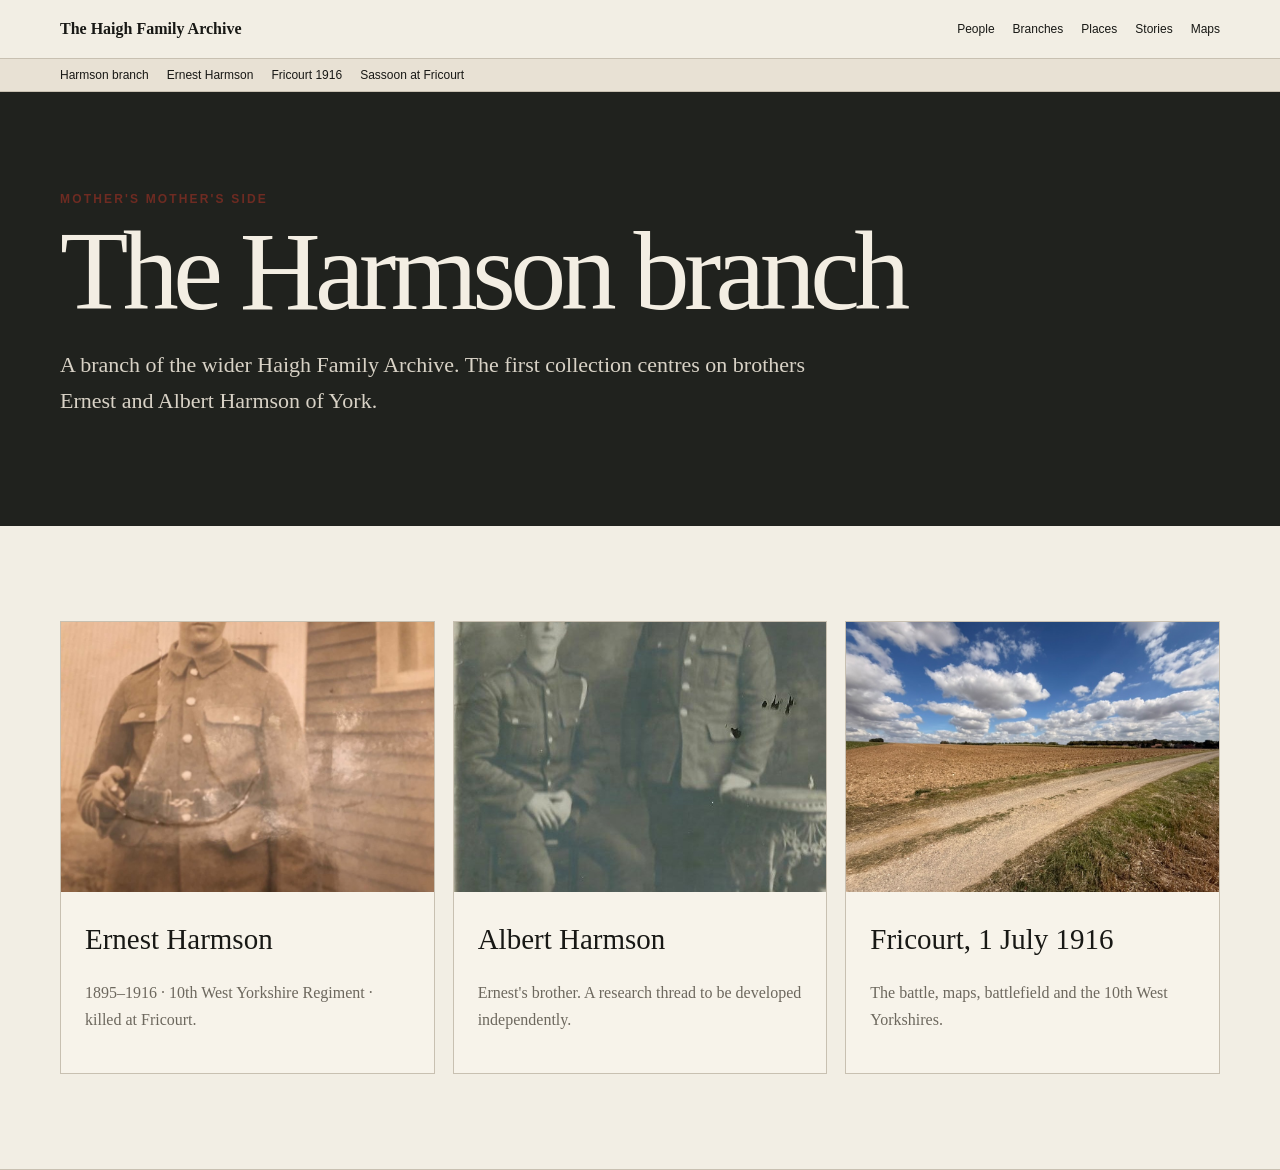
==== harmson.html @ 63c20403 "Initial commit" ====
<!doctype html><html lang="en-GB"><head><meta charset="utf-8"><meta name="viewport" content="width=device-width,initial-scale=1"><title>Harmson branch — Haigh Family Archive</title><link rel="stylesheet" href="assets/site.css"></head><body><nav><div class="wrap"><a class="brand" href="index.html">The Haigh Family Archive</a><div class="links"><a href="people.html">People</a><a href="branches.html">Branches</a><a href="places.html">Places</a><a href="stories.html">Stories</a><a href="maps.html">Maps</a></div></div></nav><div class="subnav"><div class="wrap"><a href="harmson.html">Harmson branch</a><a href="ernest.html">Ernest Harmson</a><a href="battle-fricourt.html">Fricourt 1916</a><a href="sassoon.html">Sassoon at Fricourt</a></div></div><header class="pagehero"><div class="wrap"><div class="eyebrow">Mother's mother's side</div><h1>The Harmson branch</h1><p>A branch of the wider Haigh Family Archive. The first collection centres on brothers Ernest and Albert Harmson of York.</p></div></header><section><div class="wrap"><div class="grid3"><a class="card" href="ernest.html"><img src="assets/ernest-outdoors.jpg"><div class="card-body"><h3>Ernest Harmson</h3><p>1895–1916 · 10th West Yorkshire Regiment · killed at Fricourt.</p></div></a><div class="card"><img src="assets/ernest-albert.jpg"><div class="card-body"><h3>Albert Harmson</h3><p>Ernest's brother. A research thread to be developed independently.</p></div></div><a class="card" href="battle-fricourt.html"><img src="assets/fricourt-landscape.jpg"><div class="card-body"><h3>Fricourt, 1 July 1916</h3><p>The battle, maps, battlefield and the 10th West Yorkshires.</p></div></a></div></div></section></body></html>
---- assets/site.css ----
:root{--ink:#181815;--paper:#f2eee4;--muted:#6d685e;--line:#c8c0b1;--red:#6e2b22;--dark:#20221e;--gold:#b5965d;--max:1160px}*{box-sizing:border-box}html{scroll-behavior:smooth}body{margin:0;background:var(--paper);color:var(--ink);font-family:Georgia,serif;line-height:1.65}img{max-width:100%;display:block}a{color:inherit}.wrap{width:min(var(--max),calc(100% - 40px));margin:auto}.eyebrow{font:700 12px Arial;letter-spacing:.18em;text-transform:uppercase;color:var(--red)}nav{position:sticky;top:0;z-index:10;background:#f2eee4ee;border-bottom:1px solid var(--line)}nav .wrap{min-height:58px;display:flex;align-items:center;justify-content:space-between}.brand{text-decoration:none;font-weight:bold}.links{display:flex;gap:18px;font:12px Arial}.links a{text-decoration:none}.hero{min-height:88vh;display:grid;grid-template-columns:1.05fr .95fr;background:#22241f;color:#f4f0e6}.hero-copy{display:flex;flex-direction:column;justify-content:center;padding:70px max(30px,calc((100vw - var(--max))/2));padding-right:55px}.hero .eyebrow,.dark .eyebrow{color:#c6a66b}.hero h1{font-size:clamp(58px,8vw,112px);line-height:.86;margin:18px 0 24px;font-weight:normal;letter-spacing:-.045em}.hero h1 span{display:block;font-size:.36em;margin-bottom:12px}.hero p{font-size:20px;color:#d7d1c4}.hero-facts{display:flex;gap:25px;flex-wrap:wrap;border-top:1px solid #5b5d55;padding-top:20px;margin-top:25px;font:13px Arial}.hero-img{height:88vh;width:100%;object-fit:cover;filter:sepia(.2)}section{padding:95px 0;border-bottom:1px solid var(--line)}h2{font-size:clamp(42px,6vw,74px);line-height:1;margin:10px 0 28px;font-weight:normal;letter-spacing:-.035em}h3{font-size:29px;font-weight:normal;margin:0 0 15px}.lede{font-size:23px;max-width:850px}.grid2{display:grid;grid-template-columns:1fr 1fr;gap:60px}.facts{border-top:2px solid}.fact{display:grid;grid-template-columns:145px 1fr;padding:13px 0;border-bottom:1px solid var(--line);font-size:15px}.fact b{font:700 12px Arial;text-transform:uppercase}.portrait-pair{display:grid;grid-template-columns:1fr 1fr;gap:12px}.portrait-pair img{height:500px;width:100%;object-fit:cover}.caption{font:12px Arial;color:var(--muted);margin-top:7px}.notice{background:#e6dfd1;border-left:4px solid var(--gold);padding:18px 22px;margin-top:25px}.dark{background:var(--dark);color:#f2eee4}.quote{font-size:29px;border-left:3px solid #a86a5c;padding-left:25px}.timeline{margin-top:40px;border-top:1px solid #55584f}.event{display:grid;grid-template-columns:140px 1fr;gap:25px;padding:22px 0;border-bottom:1px solid #4b4d47}.time{font:700 14px Arial;color:#d2b071}.event p{margin:0;color:#d6d3ca}.map{background:#ddd6c7;padding:12px}.map img{width:100%}.map-note{font:12px Arial;color:#70695d;margin-top:8px}.statrow{display:grid;grid-template-columns:repeat(3,1fr);gap:1px;background:var(--line);margin:45px 0}.stat{background:var(--paper);padding:28px}.stat strong{display:block;font-size:50px;font-weight:normal;line-height:1}.stat span{font:12px Arial;text-transform:uppercase;color:var(--muted)}.gallery{display:grid;grid-template-columns:repeat(12,1fr);gap:10px}.gallery figure{margin:0}.wide{grid-column:span 8}.small{grid-column:span 4}.half{grid-column:span 6}.gallery img{width:100%;height:390px;object-fit:cover}.memorial{display:grid;grid-template-columns:1fr 1fr;gap:10px}.memorial img{height:600px;width:100%;object-fit:cover}.nameplate{text-align:center;background:#e3ded2;border:1px solid #b8b0a0;padding:45px;margin-top:45px}.nameplate h3{font-size:46px;letter-spacing:.06em}.nameplate p{font:14px/1.8 Arial}.sources ol{columns:2;column-gap:55px}.sources li{break-inside:avoid;margin-bottom:14px;font-size:14px}.sources a{color:var(--red)}footer{background:#171815;color:#ccc7bc;padding:55px 0}.footer-title{font-size:32px;color:#f3eee3}.branch{font:13px Arial;color:#625e55;margin-bottom:35px}.photo-feature{position:relative;margin-top:40px}.photo-feature img{width:100%;max-height:700px;object-fit:cover}.photo-feature figcaption{position:absolute;bottom:0;left:0;right:0;background:linear-gradient(transparent,#000c);color:#fff;padding:70px 22px 18px;font:12px Arial}@media(max-width:800px){.links{display:none}.hero,.grid2,.memorial{grid-template-columns:1fr}.hero-copy{padding:65px 24px}.hero-img{height:70vh}.portrait-pair img{height:400px}.event{grid-template-columns:90px 1fr}.statrow{grid-template-columns:1fr}.wide,.small,.half{grid-column:span 12}.sources ol{columns:1}.memorial img{height:auto}section{padding:65px 0}}

.card{border:1px solid var(--line);background:#f7f3ea;text-decoration:none;display:block}.card img{height:270px;width:100%;object-fit:cover}.card-body{padding:24px}.card p{color:var(--muted)}.grid3{display:grid;grid-template-columns:repeat(3,1fr);gap:18px}.archive-hero,.pagehero{padding:100px 0 85px;background:#20221e;color:#f3eee3}.archive-hero h1,.pagehero h1{font-size:clamp(56px,9vw,112px);line-height:.9;font-weight:normal;letter-spacing:-.05em;margin:15px 0 25px}.archive-hero p,.pagehero p{font-size:22px;max-width:780px;color:#d8d2c6}.subnav{background:#e8e1d4;border-bottom:1px solid var(--line);font:12px Arial}.subnav .wrap{padding:9px 0;display:flex;gap:18px}.subnav a{text-decoration:none}.map-links a{display:block;padding:15px 0;border-bottom:1px solid var(--line);text-decoration:none}.map-links span{display:block;font:13px Arial;color:var(--muted)}@media(max-width:800px){.grid3{grid-template-columns:1fr}}.mapbox{background:#ddd6c7;padding:12px;border:1px solid #c5bca9}.mapbox>img{width:100%;height:auto}.mapbox .map-note{padding:10px 4px 2px}.map-source{border-top:1px solid var(--line);padding:18px 0}.map-source h3{font-size:23px;margin-bottom:6px}.map-source p{margin:4px 0}.badge{display:inline-block;font:700 10px Arial;letter-spacing:.12em;text-transform:uppercase;border:1px solid var(--line);padding:5px 8px;margin-bottom:8px;color:var(--muted)}
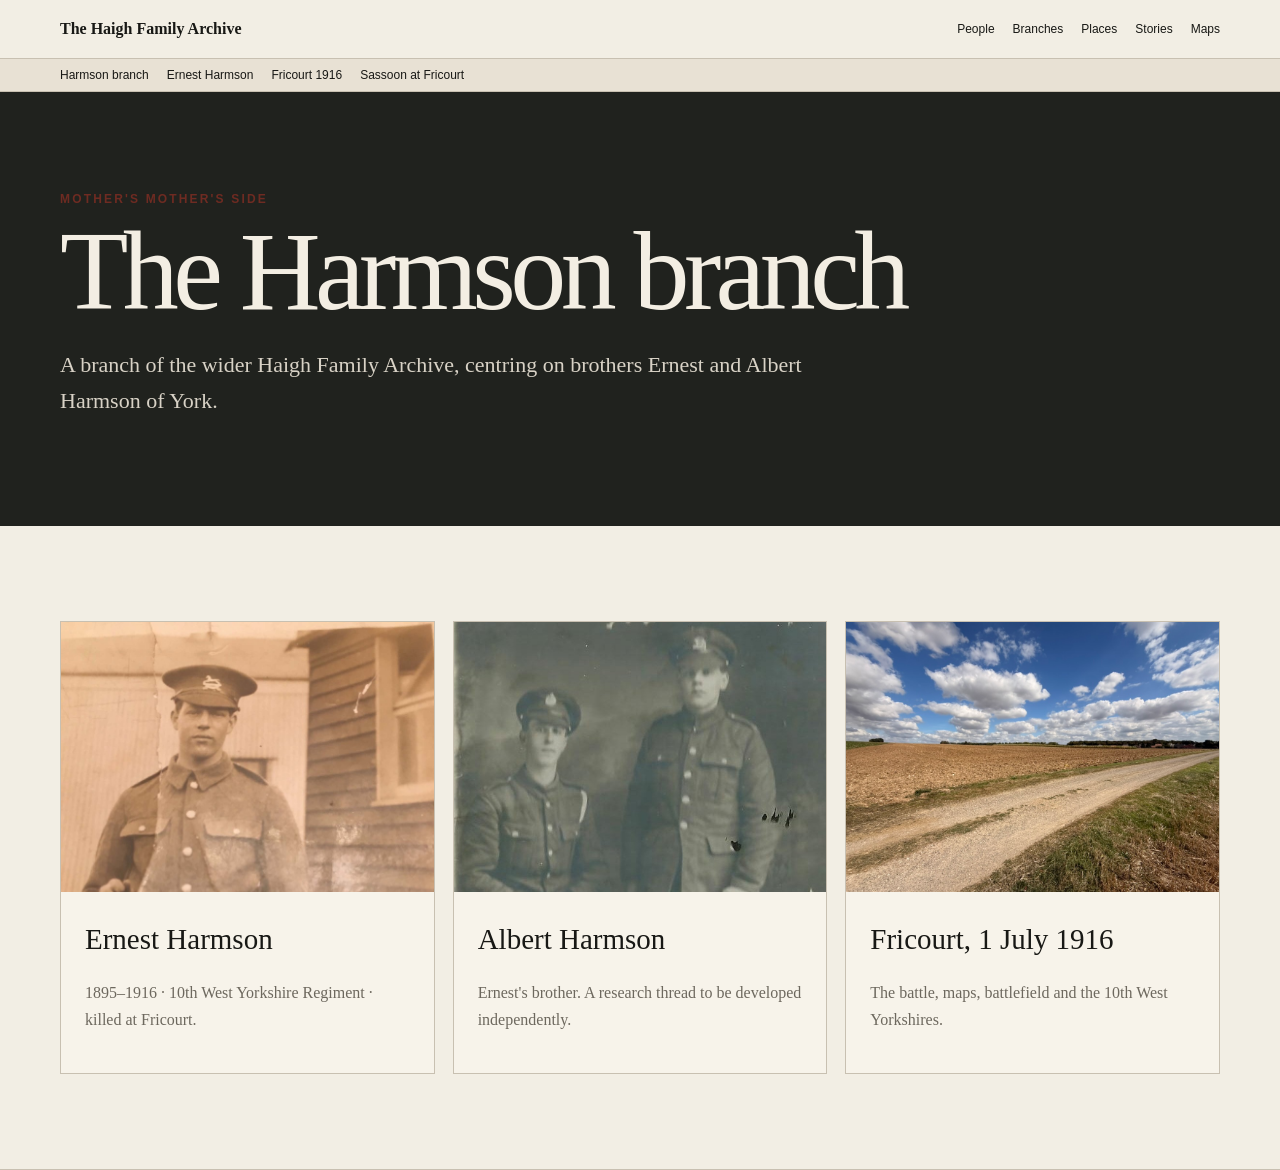
==== commit 8241a4bd: "Ernest Harmson: fix image crops, add enlistment/pre-Somme research, remove build-status text" ====
--- a/harmson.html
+++ b/harmson.html
@@ -1 +1 @@
-<!doctype html><html lang="en-GB"><head><meta charset="utf-8"><meta name="viewport" content="width=device-width,initial-scale=1"><title>Harmson branch — Haigh Family Archive</title><link rel="stylesheet" href="assets/site.css"></head><body><nav><div class="wrap"><a class="brand" href="index.html">The Haigh Family Archive</a><div class="links"><a href="people.html">People</a><a href="branches.html">Branches</a><a href="places.html">Places</a><a href="stories.html">Stories</a><a href="maps.html">Maps</a></div></div></nav><div class="subnav"><div class="wrap"><a href="harmson.html">Harmson branch</a><a href="ernest.html">Ernest Harmson</a><a href="battle-fricourt.html">Fricourt 1916</a><a href="sassoon.html">Sassoon at Fricourt</a></div></div><header class="pagehero"><div class="wrap"><div class="eyebrow">Mother's mother's side</div><h1>The Harmson branch</h1><p>A branch of the wider Haigh Family Archive. The first collection centres on brothers Ernest and Albert Harmson of York.</p></div></header><section><div class="wrap"><div class="grid3"><a class="card" href="ernest.html"><img src="assets/ernest-outdoors.jpg"><div class="card-body"><h3>Ernest Harmson</h3><p>1895–1916 · 10th West Yorkshire Regiment · killed at Fricourt.</p></div></a><div class="card"><img src="assets/ernest-albert.jpg"><div class="card-body"><h3>Albert Harmson</h3><p>Ernest's brother. A research thread to be developed independently.</p></div></div><a class="card" href="battle-fricourt.html"><img src="assets/fricourt-landscape.jpg"><div class="card-body"><h3>Fricourt, 1 July 1916</h3><p>The battle, maps, battlefield and the 10th West Yorkshires.</p></div></a></div></div></section></body></html>
+<!doctype html><html lang="en-GB"><head><meta charset="utf-8"><meta name="viewport" content="width=device-width,initial-scale=1"><title>Harmson branch — Haigh Family Archive</title><link rel="stylesheet" href="assets/site.css"></head><body><nav><div class="wrap"><a class="brand" href="index.html">The Haigh Family Archive</a><div class="links"><a href="people.html">People</a><a href="branches.html">Branches</a><a href="places.html">Places</a><a href="stories.html">Stories</a><a href="maps.html">Maps</a></div></div></nav><div class="subnav"><div class="wrap"><a href="harmson.html">Harmson branch</a><a href="ernest.html">Ernest Harmson</a><a href="battle-fricourt.html">Fricourt 1916</a><a href="sassoon.html">Sassoon at Fricourt</a></div></div><header class="pagehero"><div class="wrap"><div class="eyebrow">Mother's mother's side</div><h1>The Harmson branch</h1><p>A branch of the wider Haigh Family Archive, centring on brothers Ernest and Albert Harmson of York.</p></div></header><section><div class="wrap"><div class="grid3"><a class="card" href="ernest.html"><img src="assets/ernest-outdoors.jpg" style="object-position:top"><div class="card-body"><h3>Ernest Harmson</h3><p>1895–1916 · 10th West Yorkshire Regiment · killed at Fricourt.</p></div></a><div class="card"><img src="assets/ernest-albert.jpg" style="object-position:top"><div class="card-body"><h3>Albert Harmson</h3><p>Ernest's brother. A research thread to be developed independently.</p></div></div><a class="card" href="battle-fricourt.html"><img src="assets/fricourt-landscape.jpg"><div class="card-body"><h3>Fricourt, 1 July 1916</h3><p>The battle, maps, battlefield and the 10th West Yorkshires.</p></div></a></div></div></section></body></html>
--- a/assets/site.css
+++ b/assets/site.css
@@ -1,4 +1,4 @@
 
-:root{--ink:#181815;--paper:#f2eee4;--muted:#6d685e;--line:#c8c0b1;--red:#6e2b22;--dark:#20221e;--gold:#b5965d;--max:1160px}*{box-sizing:border-box}html{scroll-behavior:smooth}body{margin:0;background:var(--paper);color:var(--ink);font-family:Georgia,serif;line-height:1.65}img{max-width:100%;display:block}a{color:inherit}.wrap{width:min(var(--max),calc(100% - 40px));margin:auto}.eyebrow{font:700 12px Arial;letter-spacing:.18em;text-transform:uppercase;color:var(--red)}nav{position:sticky;top:0;z-index:10;background:#f2eee4ee;border-bottom:1px solid var(--line)}nav .wrap{min-height:58px;display:flex;align-items:center;justify-content:space-between}.brand{text-decoration:none;font-weight:bold}.links{display:flex;gap:18px;font:12px Arial}.links a{text-decoration:none}.hero{min-height:88vh;display:grid;grid-template-columns:1.05fr .95fr;background:#22241f;color:#f4f0e6}.hero-copy{display:flex;flex-direction:column;justify-content:center;padding:70px max(30px,calc((100vw - var(--max))/2));padding-right:55px}.hero .eyebrow,.dark .eyebrow{color:#c6a66b}.hero h1{font-size:clamp(58px,8vw,112px);line-height:.86;margin:18px 0 24px;font-weight:normal;letter-spacing:-.045em}.hero h1 span{display:block;font-size:.36em;margin-bottom:12px}.hero p{font-size:20px;color:#d7d1c4}.hero-facts{display:flex;gap:25px;flex-wrap:wrap;border-top:1px solid #5b5d55;padding-top:20px;margin-top:25px;font:13px Arial}.hero-img{height:88vh;width:100%;object-fit:cover;filter:sepia(.2)}section{padding:95px 0;border-bottom:1px solid var(--line)}h2{font-size:clamp(42px,6vw,74px);line-height:1;margin:10px 0 28px;font-weight:normal;letter-spacing:-.035em}h3{font-size:29px;font-weight:normal;margin:0 0 15px}.lede{font-size:23px;max-width:850px}.grid2{display:grid;grid-template-columns:1fr 1fr;gap:60px}.facts{border-top:2px solid}.fact{display:grid;grid-template-columns:145px 1fr;padding:13px 0;border-bottom:1px solid var(--line);font-size:15px}.fact b{font:700 12px Arial;text-transform:uppercase}.portrait-pair{display:grid;grid-template-columns:1fr 1fr;gap:12px}.portrait-pair img{height:500px;width:100%;object-fit:cover}.caption{font:12px Arial;color:var(--muted);margin-top:7px}.notice{background:#e6dfd1;border-left:4px solid var(--gold);padding:18px 22px;margin-top:25px}.dark{background:var(--dark);color:#f2eee4}.quote{font-size:29px;border-left:3px solid #a86a5c;padding-left:25px}.timeline{margin-top:40px;border-top:1px solid #55584f}.event{display:grid;grid-template-columns:140px 1fr;gap:25px;padding:22px 0;border-bottom:1px solid #4b4d47}.time{font:700 14px Arial;color:#d2b071}.event p{margin:0;color:#d6d3ca}.map{background:#ddd6c7;padding:12px}.map img{width:100%}.map-note{font:12px Arial;color:#70695d;margin-top:8px}.statrow{display:grid;grid-template-columns:repeat(3,1fr);gap:1px;background:var(--line);margin:45px 0}.stat{background:var(--paper);padding:28px}.stat strong{display:block;font-size:50px;font-weight:normal;line-height:1}.stat span{font:12px Arial;text-transform:uppercase;color:var(--muted)}.gallery{display:grid;grid-template-columns:repeat(12,1fr);gap:10px}.gallery figure{margin:0}.wide{grid-column:span 8}.small{grid-column:span 4}.half{grid-column:span 6}.gallery img{width:100%;height:390px;object-fit:cover}.memorial{display:grid;grid-template-columns:1fr 1fr;gap:10px}.memorial img{height:600px;width:100%;object-fit:cover}.nameplate{text-align:center;background:#e3ded2;border:1px solid #b8b0a0;padding:45px;margin-top:45px}.nameplate h3{font-size:46px;letter-spacing:.06em}.nameplate p{font:14px/1.8 Arial}.sources ol{columns:2;column-gap:55px}.sources li{break-inside:avoid;margin-bottom:14px;font-size:14px}.sources a{color:var(--red)}footer{background:#171815;color:#ccc7bc;padding:55px 0}.footer-title{font-size:32px;color:#f3eee3}.branch{font:13px Arial;color:#625e55;margin-bottom:35px}.photo-feature{position:relative;margin-top:40px}.photo-feature img{width:100%;max-height:700px;object-fit:cover}.photo-feature figcaption{position:absolute;bottom:0;left:0;right:0;background:linear-gradient(transparent,#000c);color:#fff;padding:70px 22px 18px;font:12px Arial}@media(max-width:800px){.links{display:none}.hero,.grid2,.memorial{grid-template-columns:1fr}.hero-copy{padding:65px 24px}.hero-img{height:70vh}.portrait-pair img{height:400px}.event{grid-template-columns:90px 1fr}.statrow{grid-template-columns:1fr}.wide,.small,.half{grid-column:span 12}.sources ol{columns:1}.memorial img{height:auto}section{padding:65px 0}}
+:root{--ink:#181815;--paper:#f2eee4;--muted:#6d685e;--line:#c8c0b1;--red:#6e2b22;--dark:#20221e;--gold:#b5965d;--max:1160px}*{box-sizing:border-box}html{scroll-behavior:smooth}body{margin:0;background:var(--paper);color:var(--ink);font-family:Georgia,serif;line-height:1.65}img{max-width:100%;display:block}a{color:inherit}.wrap{width:min(var(--max),calc(100% - 40px));margin:auto}.eyebrow{font:700 12px Arial;letter-spacing:.18em;text-transform:uppercase;color:var(--red)}nav{position:sticky;top:0;z-index:10;background:#f2eee4ee;border-bottom:1px solid var(--line)}nav .wrap{min-height:58px;display:flex;align-items:center;justify-content:space-between}.brand{text-decoration:none;font-weight:bold}.links{display:flex;gap:18px;font:12px Arial}.links a{text-decoration:none}.hero{min-height:88vh;display:grid;grid-template-columns:1.05fr .95fr;background:#22241f;color:#f4f0e6}.hero-copy{display:flex;flex-direction:column;justify-content:center;padding:70px max(30px,calc((100vw - var(--max))/2));padding-right:55px}.hero .eyebrow,.dark .eyebrow{color:#c6a66b}.hero h1{font-size:clamp(58px,8vw,112px);line-height:.86;margin:18px 0 24px;font-weight:normal;letter-spacing:-.045em}.hero h1 span{display:block;font-size:.36em;margin-bottom:12px}.hero p{font-size:20px;color:#d7d1c4}.hero-facts{display:flex;gap:25px;flex-wrap:wrap;border-top:1px solid #5b5d55;padding-top:20px;margin-top:25px;font:13px Arial}.hero-img{height:88vh;width:100%;object-fit:cover;filter:sepia(.2)}section{padding:95px 0;border-bottom:1px solid var(--line)}h2{font-size:clamp(42px,6vw,74px);line-height:1;margin:10px 0 28px;font-weight:normal;letter-spacing:-.035em}h3{font-size:29px;font-weight:normal;margin:0 0 15px}.lede{font-size:23px;max-width:850px}.grid2{display:grid;grid-template-columns:1fr 1fr;gap:60px}.facts{border-top:2px solid}.fact{display:grid;grid-template-columns:145px 1fr;padding:13px 0;border-bottom:1px solid var(--line);font-size:15px}.fact b{font:700 12px Arial;text-transform:uppercase}.portrait-pair{display:grid;grid-template-columns:1fr 1fr;gap:12px}.portrait-pair img{height:500px;width:100%;object-fit:cover}.portrait-pair figure.wide{grid-column:1/-1}.portrait-pair figure.wide img{height:auto;object-fit:contain}.caption{font:12px Arial;color:var(--muted);margin-top:7px}.notice{background:#e6dfd1;border-left:4px solid var(--gold);padding:18px 22px;margin-top:25px}.dark{background:var(--dark);color:#f2eee4}.quote{font-size:29px;border-left:3px solid #a86a5c;padding-left:25px}.timeline{margin-top:40px;border-top:1px solid var(--line)}.event{display:grid;grid-template-columns:140px 1fr;gap:25px;padding:22px 0;border-bottom:1px solid var(--line)}.time{font:700 14px Arial;color:var(--red)}.event p{margin:0;color:var(--ink)}.dark .timeline{border-top-color:#55584f}.dark .event{border-bottom-color:#4b4d47}.dark .time{color:#d2b071}.dark .event p{color:#d6d3ca}.map{background:#ddd6c7;padding:12px}.map img{width:100%}.map-note{font:12px Arial;color:#70695d;margin-top:8px}.statrow{display:grid;grid-template-columns:repeat(3,1fr);gap:1px;background:var(--line);margin:45px 0}.stat{background:var(--paper);padding:28px}.stat strong{display:block;font-size:50px;font-weight:normal;line-height:1}.stat span{font:12px Arial;text-transform:uppercase;color:var(--muted)}.gallery{display:grid;grid-template-columns:repeat(12,1fr);gap:10px}.gallery figure{margin:0}.wide{grid-column:span 8}.small{grid-column:span 4}.half{grid-column:span 6}.gallery img{width:100%;height:390px;object-fit:cover}.memorial{display:grid;grid-template-columns:1fr 1fr;gap:10px}.memorial img{height:600px;width:100%;object-fit:cover}.nameplate{text-align:center;background:#e3ded2;border:1px solid #b8b0a0;padding:45px;margin-top:45px}.nameplate h3{font-size:46px;letter-spacing:.06em}.nameplate p{font:14px/1.8 Arial}.sources ol{columns:2;column-gap:55px}.sources li{break-inside:avoid;margin-bottom:14px;font-size:14px}.sources a{color:var(--red)}footer{background:#171815;color:#ccc7bc;padding:55px 0}.footer-title{font-size:32px;color:#f3eee3}.branch{font:13px Arial;color:#625e55;margin-bottom:35px}.photo-feature{position:relative;margin-top:40px}.photo-feature img{width:100%;max-height:700px;object-fit:cover}.photo-feature figcaption{position:absolute;bottom:0;left:0;right:0;background:linear-gradient(transparent,#000c);color:#fff;padding:70px 22px 18px;font:12px Arial}@media(max-width:800px){.links{display:none}.hero,.grid2,.memorial{grid-template-columns:1fr}.hero-copy{padding:65px 24px}.hero-img{height:70vh}.portrait-pair img{height:400px}.event{grid-template-columns:90px 1fr}.statrow{grid-template-columns:1fr}.wide,.small,.half{grid-column:span 12}.sources ol{columns:1}.memorial img{height:auto}section{padding:65px 0}}
 
 .card{border:1px solid var(--line);background:#f7f3ea;text-decoration:none;display:block}.card img{height:270px;width:100%;object-fit:cover}.card-body{padding:24px}.card p{color:var(--muted)}.grid3{display:grid;grid-template-columns:repeat(3,1fr);gap:18px}.archive-hero,.pagehero{padding:100px 0 85px;background:#20221e;color:#f3eee3}.archive-hero h1,.pagehero h1{font-size:clamp(56px,9vw,112px);line-height:.9;font-weight:normal;letter-spacing:-.05em;margin:15px 0 25px}.archive-hero p,.pagehero p{font-size:22px;max-width:780px;color:#d8d2c6}.subnav{background:#e8e1d4;border-bottom:1px solid var(--line);font:12px Arial}.subnav .wrap{padding:9px 0;display:flex;gap:18px}.subnav a{text-decoration:none}.map-links a{display:block;padding:15px 0;border-bottom:1px solid var(--line);text-decoration:none}.map-links span{display:block;font:13px Arial;color:var(--muted)}@media(max-width:800px){.grid3{grid-template-columns:1fr}}.mapbox{background:#ddd6c7;padding:12px;border:1px solid #c5bca9}.mapbox>img{width:100%;height:auto}.mapbox .map-note{padding:10px 4px 2px}.map-source{border-top:1px solid var(--line);padding:18px 0}.map-source h3{font-size:23px;margin-bottom:6px}.map-source p{margin:4px 0}.badge{display:inline-block;font:700 10px Arial;letter-spacing:.12em;text-transform:uppercase;border:1px solid var(--line);padding:5px 8px;margin-bottom:8px;color:var(--muted)}
